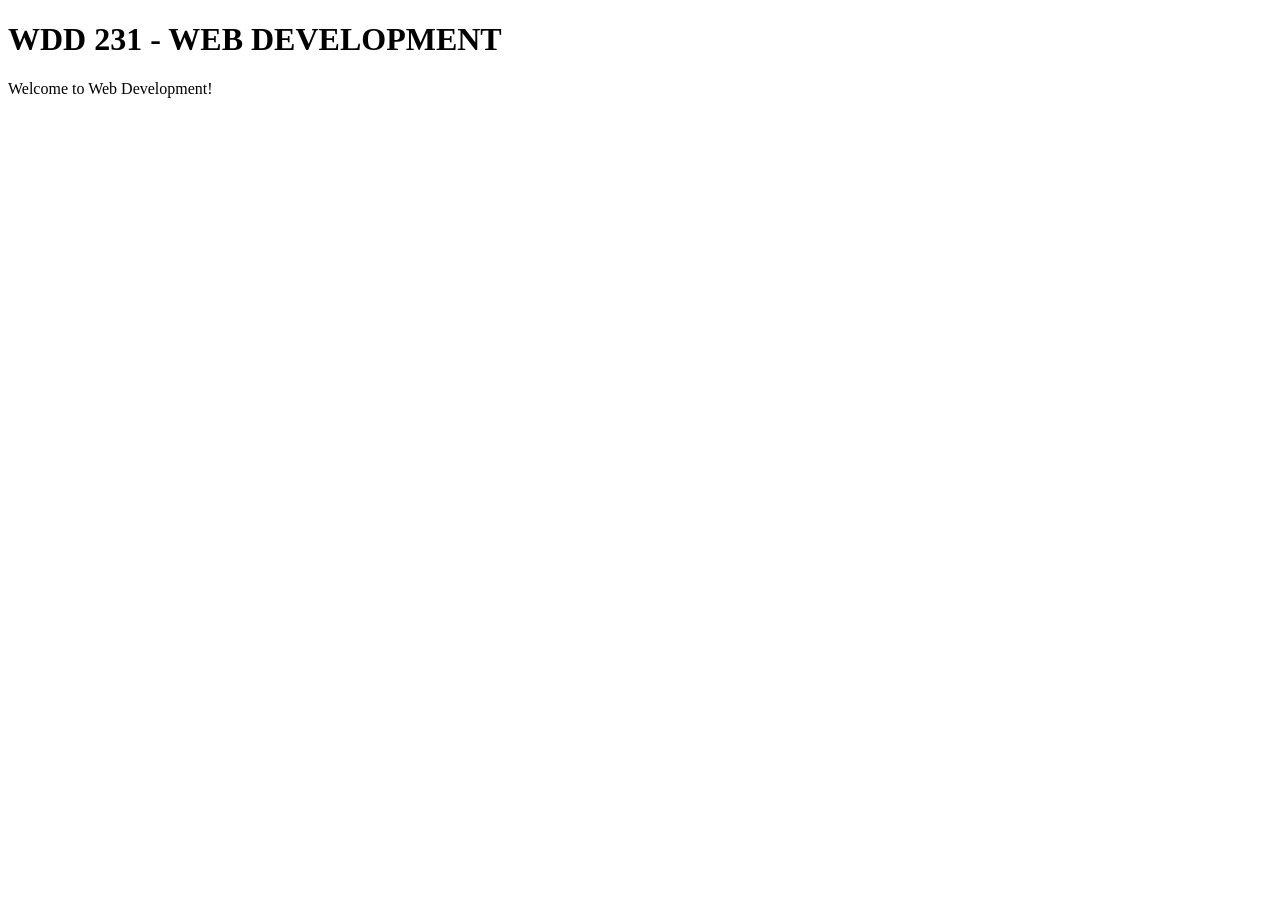
==== index.html @ 044a70e2 "initial" ====
<!DOCTYPE html>
<html lang="en">
<head>
    <meta charset="UTF-8">
    <meta name="viewport" content="width=device-width, initial-scale=1.0">
    <title>WDD 231 - WEB DEVELOPMENT</title>
</head>
<body>
    <h1>WDD 231 - WEB DEVELOPMENT</h1>
    <p>Welcome to Web Development!</p>
</body>
</html>
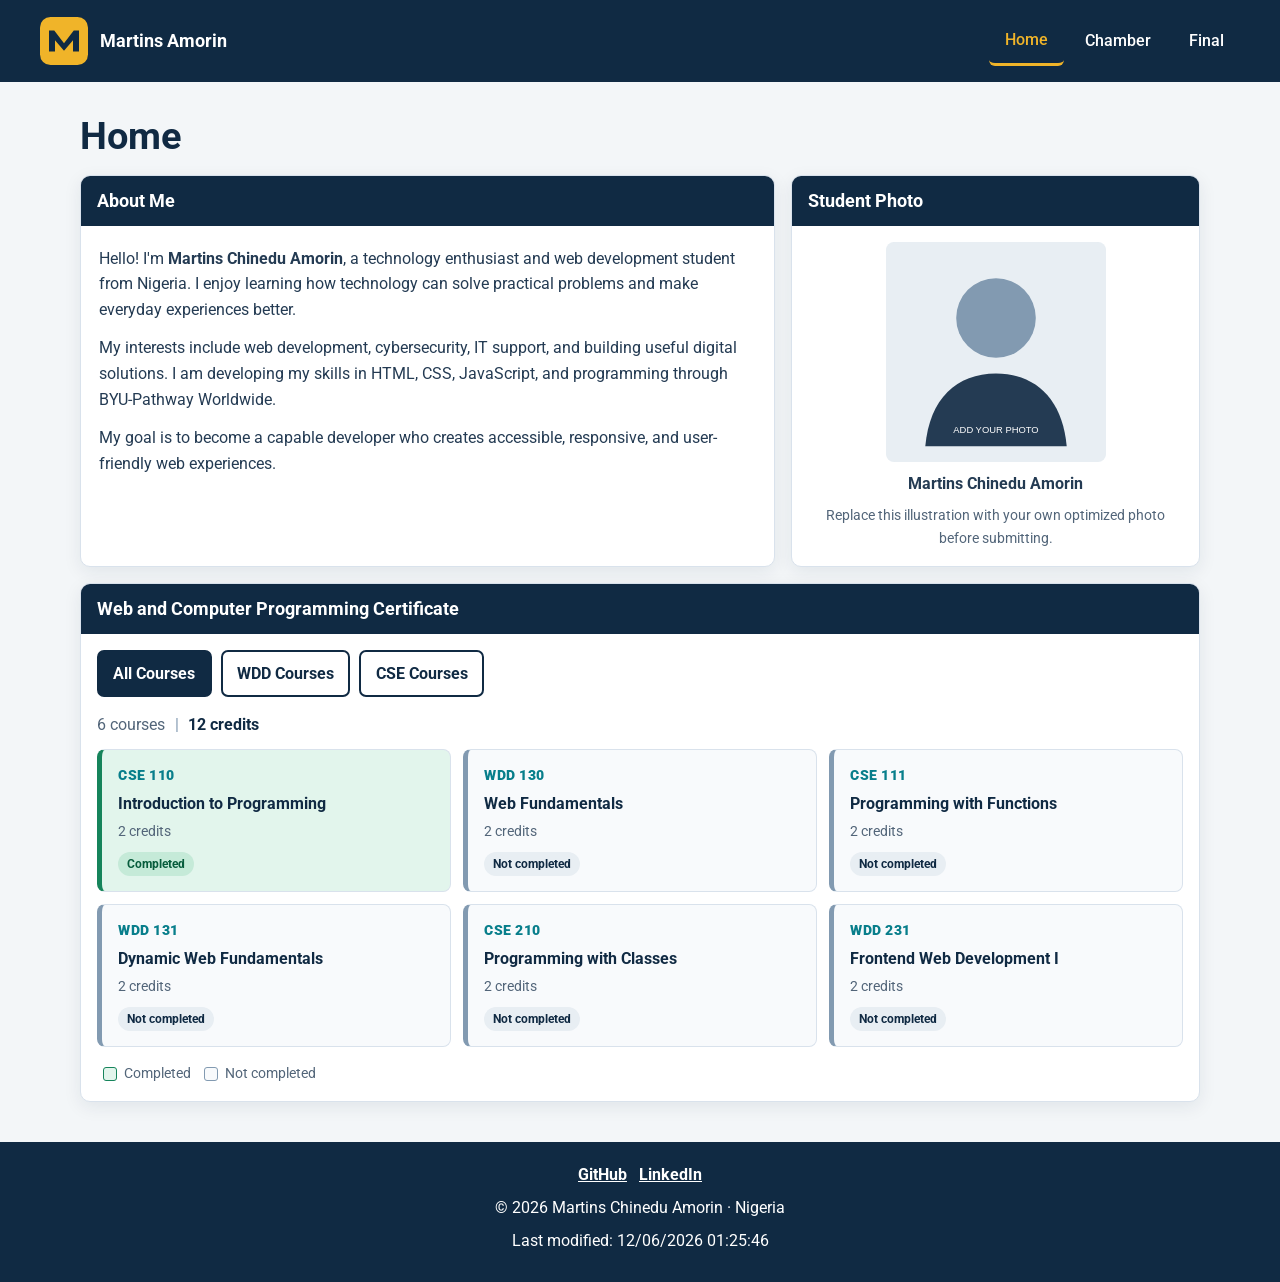
==== commit 6cf474db: "assignment week 1" ====
--- a/index.html
+++ b/index.html
@@ -1,12 +1,80 @@
 <!DOCTYPE html>
 <html lang="en">
 <head>
-    <meta charset="UTF-8">
-    <meta name="viewport" content="width=device-width, initial-scale=1.0">
-    <title>WDD 231 - WEB DEVELOPMENT</title>
+  <meta charset="UTF-8">
+  <meta name="viewport" content="width=device-width, initial-scale=1.0">
+  <meta name="description" content="Martins Amorin's WDD 231 course home page, with an introduction and interactive Web and Computer Programming certificate courses.">
+  <meta name="author" content="Martins Chinedu Amorin">
+  <meta name="theme-color" content="#102a43">
+  <title>Home | Martins Amorin | WDD 231</title>
+  <link rel="icon" href="images/logo.svg" type="image/svg+xml">
+  <link rel="preconnect" href="https://fonts.googleapis.com">
+  <link rel="preconnect" href="https://fonts.gstatic.com" crossorigin>
+  <link href="https://fonts.googleapis.com/css2?family=Roboto:wght@400;500;700;900&display=swap" rel="stylesheet">
+  <link rel="stylesheet" href="styles/small.css">
+  <link rel="stylesheet" href="styles/larger.css">
+  <script src="scripts/navigation.js" defer></script>
+  <script src="scripts/date.js" defer></script>
+  <script src="scripts/courses.js" defer></script>
 </head>
 <body>
-    <h1>WDD 231 - WEB DEVELOPMENT</h1>
-    <p>Welcome to Web Development!</p>
+  <a class="skip-link" href="#main-content">Skip to main content</a>
+  <header class="site-header">
+    <div class="identity">
+      <img src="images/logo.svg" alt="" width="48" height="48">
+      <span>Martins Amorin</span>
+    </div>
+    <button class="menu-button" id="menu-button" type="button" aria-label="Open navigation menu" aria-expanded="false" aria-controls="primary-nav">
+      <span class="menu-icon" aria-hidden="true"></span>
+    </button>
+    <nav class="primary-nav" id="primary-nav" aria-label="Main navigation">
+      <a href="index.html" aria-current="page">Home</a>
+      <a href="chamber/index.html">Chamber</a>
+      <a href="final/index.html">Final</a>
+    </nav>
+  </header>
+
+  <main id="main-content" class="page-container">
+    <h1>Home</h1>
+    <div class="intro-grid">
+      <section class="panel about-panel">
+        <h2>About Me</h2>
+        <div class="panel-content">
+          <p>Hello! I'm <strong>Martins Chinedu Amorin</strong>, a technology enthusiast and web development student from Nigeria. I enjoy learning how technology can solve practical problems and make everyday experiences better.</p>
+          <p>My interests include web development, cybersecurity, IT support, and building useful digital solutions. I am developing my skills in HTML, CSS, JavaScript, and programming through BYU-Pathway Worldwide.</p>
+          <p>My goal is to become a capable developer who creates accessible, responsive, and user-friendly web experiences.</p>
+        </div>
+      </section>
+      <section class="panel photo-panel">
+        <h2>Student Photo</h2>
+        <figure class="profile-figure">
+          <img src="images/profile-placeholder.svg" alt="Illustrated profile placeholder for Martins Amorin" width="420" height="420">
+          <figcaption>Martins Chinedu Amorin</figcaption>
+        </figure>
+        <p class="photo-note">Replace this illustration with your own optimized photo before submitting.</p>
+      </section>
+    </div>
+
+    <section class="panel certificate-panel">
+      <h2>Web and Computer Programming Certificate</h2>
+      <div class="course-controls" aria-label="Filter certificate courses">
+        <button class="filter-button active" type="button" data-filter="all" aria-pressed="true">All Courses</button>
+        <button class="filter-button" type="button" data-filter="WDD" aria-pressed="false">WDD Courses</button>
+        <button class="filter-button" type="button" data-filter="CSE" aria-pressed="false">CSE Courses</button>
+      </div>
+      <p class="course-summary" aria-live="polite"><span id="course-count">Loading courses…</span><span class="summary-divider">|</span><strong id="credit-total">0 credits</strong></p>
+      <div id="course-list" class="course-grid" aria-live="polite"></div>
+      <p class="completion-key"><span class="key-swatch completed-swatch"></span> Completed <span class="key-swatch pending-swatch"></span> Not completed</p>
+    </section>
+  </main>
+
+  <footer class="site-footer">
+    <div class="social-links" aria-label="Social media links">
+      <a href="https://github.com/" target="_blank" rel="noopener noreferrer">GitHub</a>
+      <a href="https://www.linkedin.com/in/martins-amorin/" target="_blank" rel="noopener noreferrer">LinkedIn</a>
+    </div>
+    <p>© <span id="currentyear"></span> Martins Chinedu Amorin · Nigeria</p>
+    <p>Last modified: <span id="lastModified"></span></p>
+  </footer>
 </body>
-</html>+</html>
--- a/styles/small.css
+++ b/styles/small.css
@@ -0,0 +1,73 @@
+/* Mobile-first styles for WDD 231 */
+:root {
+  --navy: #102a43;
+  --navy-light: #243b53;
+  --teal: #087e8b;
+  --gold: #f0b429;
+  --page: #f3f6f8;
+  --surface: #ffffff;
+  --text: #243b53;
+  --muted: #526579;
+  --border: #d9e2ec;
+  --complete: #e2f5ec;
+  --complete-border: #16845b;
+  --shadow: 0 5px 18px rgba(16, 42, 67, .08);
+}
+* { box-sizing: border-box; }
+body { margin: 0; min-width: 320px; background: var(--page); color: var(--text); font-family: "Roboto", Arial, sans-serif; line-height: 1.6; }
+a { color: #06616b; }
+a:focus-visible, button:focus-visible { outline: 3px solid var(--gold); outline-offset: 3px; }
+.skip-link { position: absolute; left: -9999px; top: 0; z-index: 20; background: white; color: var(--navy); padding: .7rem 1rem; }
+.skip-link:focus { left: .75rem; top: .75rem; }
+.site-header { min-height: 76px; padding: .8rem clamp(1rem, 4vw, 2.5rem); display: flex; align-items: center; justify-content: space-between; position: relative; background: var(--navy); color: white; }
+.identity { display: flex; align-items: center; gap: .75rem; font-size: 1.15rem; font-weight: 700; }
+.identity img { display: block; }
+.menu-button { display: grid; place-items: center; width: 44px; height: 44px; border: 1px solid #a9bac9; border-radius: 8px; background: transparent; cursor: pointer; }
+.menu-icon, .menu-icon::before, .menu-icon::after { display: block; width: 21px; height: 2px; background: white; content: ""; transition: transform .2s ease, opacity .2s ease; }
+.menu-icon { position: relative; }
+.menu-icon::before { position: absolute; top: -7px; }
+.menu-icon::after { position: absolute; top: 7px; }
+.menu-button[aria-expanded="true"] .menu-icon { background: transparent; }
+.menu-button[aria-expanded="true"] .menu-icon::before { transform: translateY(7px) rotate(45deg); }
+.menu-button[aria-expanded="true"] .menu-icon::after { transform: translateY(-7px) rotate(-45deg); }
+.primary-nav { display: none; position: absolute; z-index: 10; top: 100%; left: 0; right: 0; background: var(--navy-light); }
+.primary-nav.open { display: flex; flex-direction: column; }
+.primary-nav a { color: white; text-decoration: none; padding: .9rem 1.25rem; border-top: 1px solid #526579; font-weight: 500; }
+.primary-nav a[aria-current="page"] { color: var(--gold); border-left: 4px solid var(--gold); }
+.page-container { width: min(1120px, calc(100% - 2rem)); margin: 1.5rem auto 2.5rem; }
+h1 { color: var(--navy); font-size: clamp(1.8rem, 5vw, 2.35rem); margin: 0 0 1rem; line-height: 1.2; }
+h2 { margin: 0; padding: .8rem 1rem; color: white; background: var(--navy); font-size: 1.12rem; line-height: 1.35; }
+.intro-grid { display: grid; grid-template-columns: 1fr; gap: 1rem; }
+.panel { min-width: 0; overflow: hidden; background: var(--surface); border: 1px solid var(--border); border-radius: 10px; box-shadow: var(--shadow); }
+.panel-content { padding: .45rem 1.15rem 1rem; }
+.panel-content p { margin: .8rem 0; }
+.profile-figure { width: min(230px, 75%); margin: 1rem auto .4rem; text-align: center; }
+.profile-figure img { display: block; width: 100%; height: auto; aspect-ratio: 1; object-fit: cover; border-radius: 8px; background: #e8eef3; }
+.profile-figure figcaption { margin-top: .55rem; font-weight: 700; }
+.photo-note { margin: .5rem 1rem 1rem; color: var(--muted); font-size: .9rem; text-align: center; }
+.certificate-panel { margin-top: 1rem; padding-bottom: 1rem; }
+.course-controls { display: flex; flex-wrap: wrap; gap: .55rem; padding: 1rem 1rem .2rem; }
+.filter-button { min-height: 42px; padding: .55rem .9rem; border: 2px solid var(--navy); border-radius: 7px; background: white; color: var(--navy); font: inherit; font-weight: 700; cursor: pointer; }
+.filter-button:hover { background: #e8f3f5; }
+.filter-button.active { background: var(--navy); color: white; }
+.course-summary { display: flex; flex-wrap: wrap; gap: .6rem; align-items: center; margin: .7rem 1rem; color: var(--muted); }
+.course-summary strong { color: var(--navy); }
+.summary-divider { color: #829ab1; }
+.course-grid { display: grid; grid-template-columns: 1fr; gap: .75rem; padding: 0 1rem; }
+.course-card { min-width: 0; display: flex; flex-direction: column; justify-content: space-between; gap: .35rem; padding: .9rem 1rem; border: 1px solid var(--border); border-left: 5px solid #829ab1; border-radius: 8px; background: #f8fafc; }
+.course-card.completed { border-left-color: var(--complete-border); background: var(--complete); }
+.course-code { margin: 0; color: var(--teal); font-size: .9rem; font-weight: 900; letter-spacing: .04em; }
+.course-card h3 { margin: 0; color: var(--navy); font-size: 1rem; line-height: 1.35; }
+.course-meta { margin: 0; color: var(--muted); font-size: .9rem; }
+.course-status { align-self: flex-start; margin-top: .2rem; padding: .15rem .55rem; border-radius: 20px; background: #e8eef3; color: var(--navy); font-size: .78rem; font-weight: 700; }
+.completed .course-status { background: #c5ead8; color: #075c3c; }
+.completion-key { display: flex; flex-wrap: wrap; align-items: center; gap: .45rem; margin: 1rem 1rem 0; color: var(--muted); font-size: .85rem; }
+.key-swatch { width: 14px; height: 14px; border: 1px solid #829ab1; border-radius: 3px; }
+.completed-swatch { margin-left: .35rem; border-color: var(--complete-border); background: var(--complete); }
+.pending-swatch { margin-left: .35rem; background: #f8fafc; }
+.site-footer { padding: 1.3rem 1rem; background: var(--navy); color: white; text-align: center; }
+.site-footer p { margin: .45rem 0; }
+.social-links { display: flex; flex-wrap: wrap; justify-content: center; gap: .75rem; }
+.social-links a { color: white; font-weight: 700; }
+.modified { color: #d9e2ec; font-size: .9rem; overflow-wrap: anywhere; }
+@media (prefers-reduced-motion: reduce) { *, *::before, *::after { scroll-behavior: auto !important; transition-duration: .01ms !important; } }
--- a/styles/larger.css
+++ b/styles/larger.css
@@ -0,0 +1,18 @@
+/* Wider-screen layout */
+@media (min-width: 700px) {
+  .site-header { min-height: 82px; }
+  .menu-button { display: none; }
+  .primary-nav { position: static; display: flex; align-items: stretch; gap: .35rem; background: transparent; }
+  .primary-nav.open { flex-direction: row; }
+  .primary-nav a { display: flex; align-items: center; padding: .65rem 1rem; border: 0; border-radius: 6px; }
+  .primary-nav a:hover { background: #36536f; color: white; }
+  .primary-nav a[aria-current="page"] { border-left: 0; border-bottom: 3px solid var(--gold); color: var(--gold); }
+  .intro-grid { grid-template-columns: minmax(0, 1.7fr) minmax(240px, 1fr); align-items: stretch; }
+  .about-panel, .photo-panel { min-height: 100%; }
+  .profile-figure { width: min(220px, 80%); }
+  .course-grid { grid-template-columns: repeat(2, minmax(0, 1fr)); }
+}
+@media (min-width: 1000px) {
+  .course-grid { grid-template-columns: repeat(3, minmax(0, 1fr)); }
+  .page-container { margin-top: 2rem; }
+}
